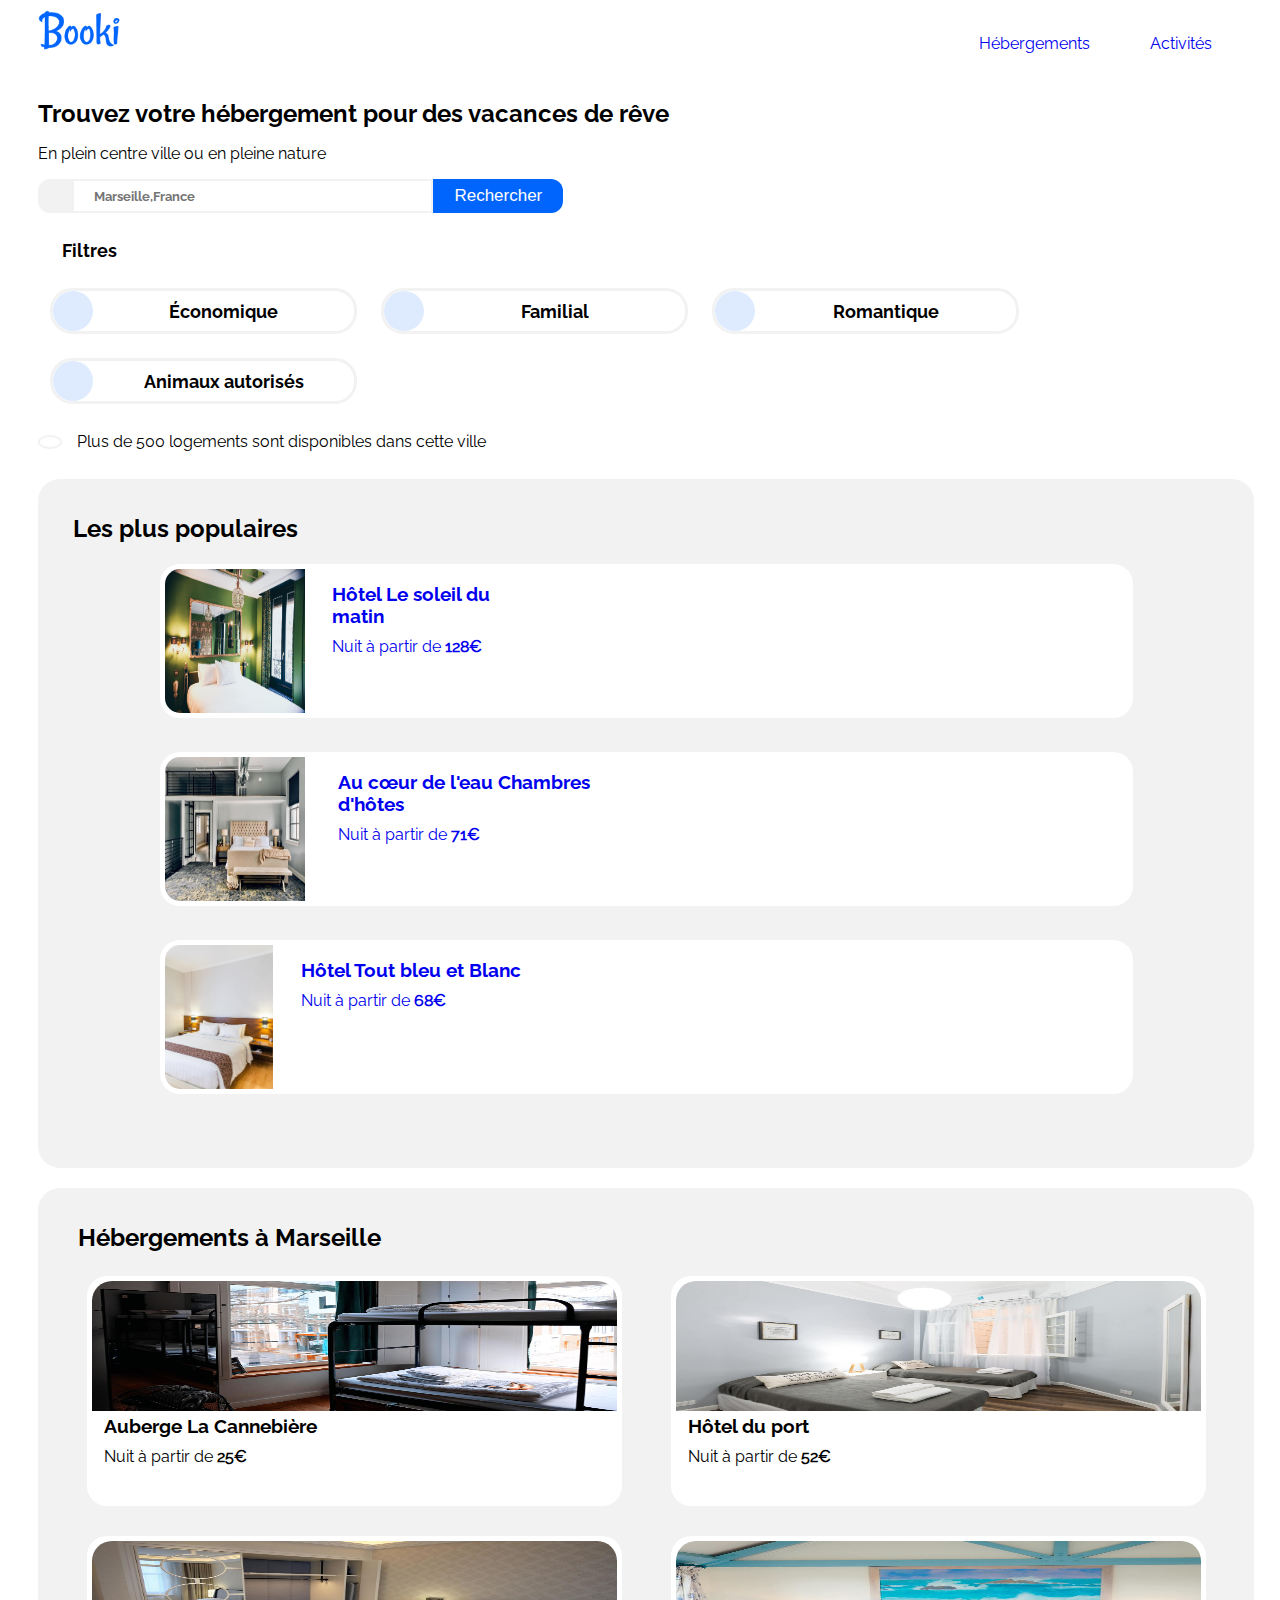
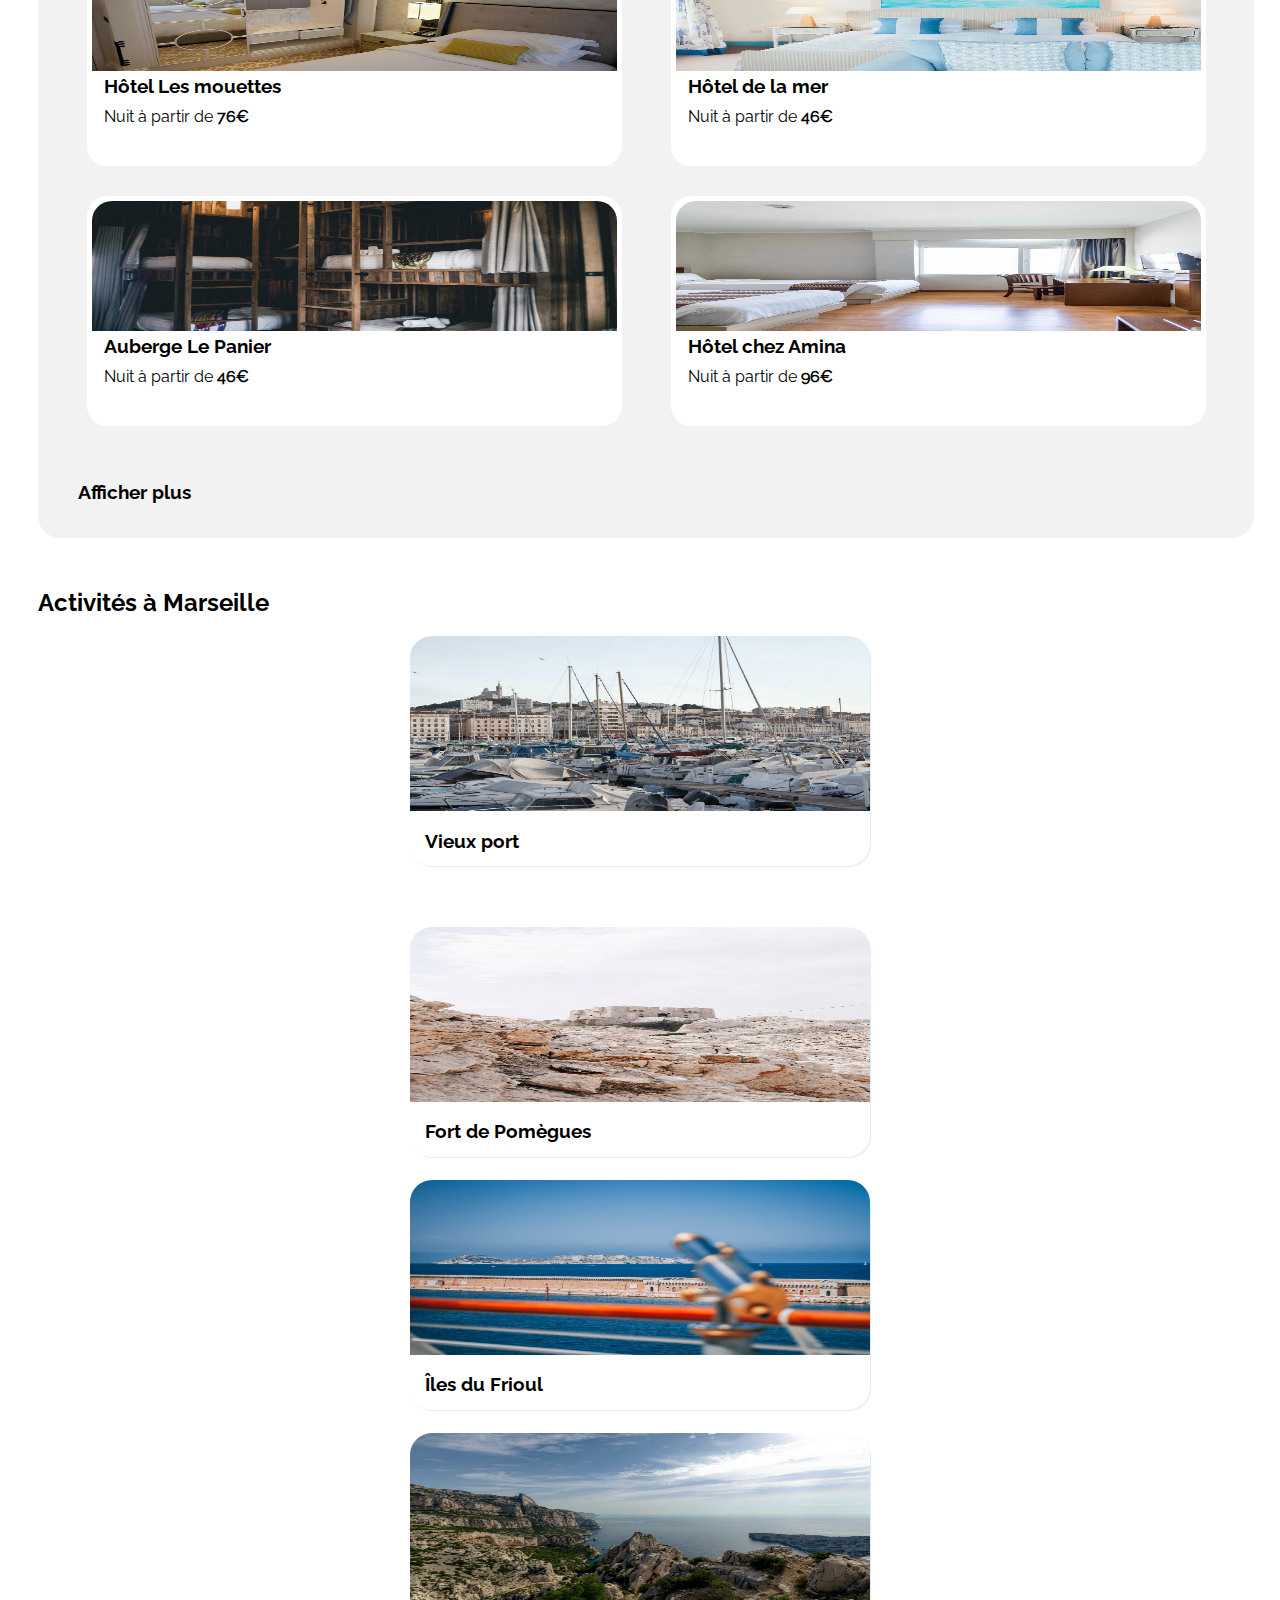
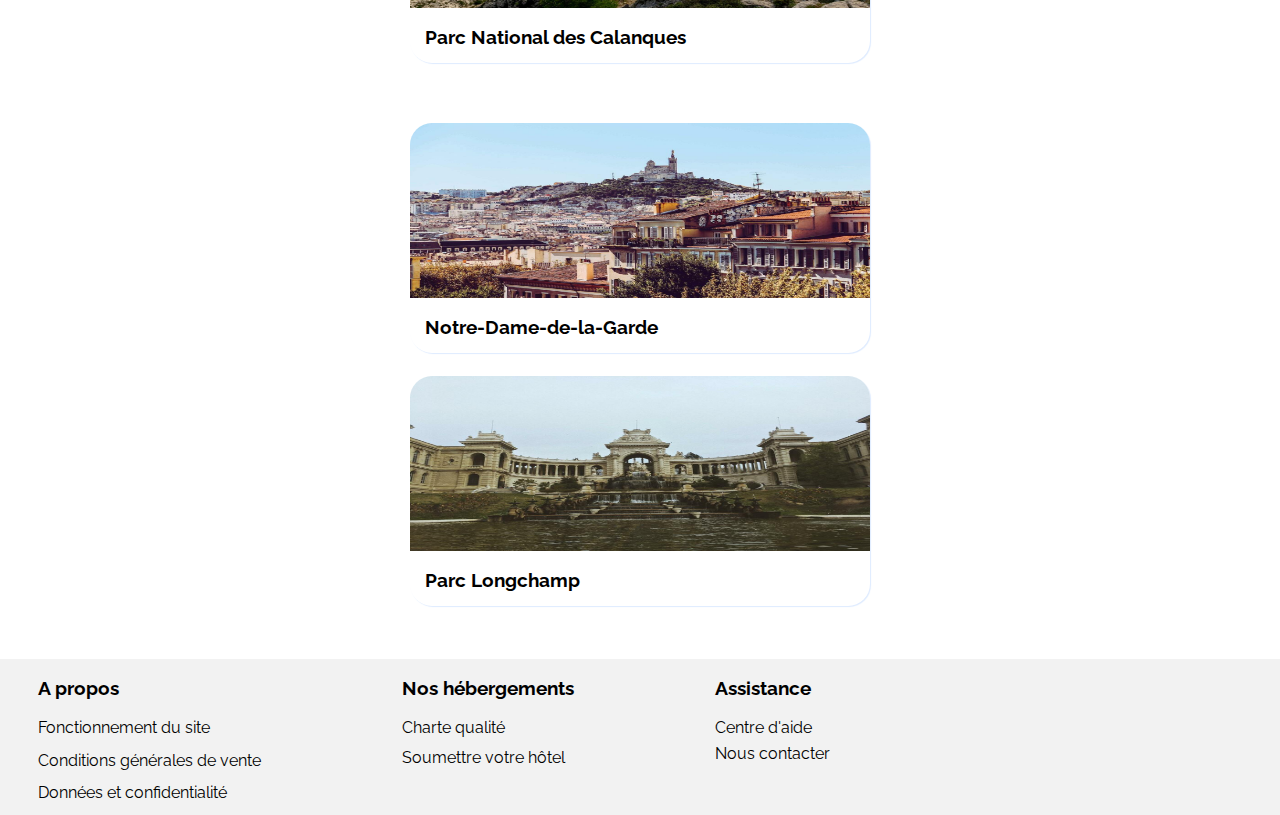
==== index.html @ e8f7bf50 "quentin" ====
<!DOCTYPE html>
<html lang="FR">
<head>
	<meta charset="utf-8">
	<meta name="viewport" content="width=device-width, initial-scale=1">
	<link rel="stylesheet" href="https://cdnjs.cloudflare.com/ajax/libs/font-awesome/6.0.0-beta3/css/all.min.css" integrity="sha512-Fo3rlrZj/k7ujTnHg4CGR2D7kSs0v4LLanw2qksYuRlEzO+tcaEPQogQ0KaoGN26/zrn20ImR1DfuLWnOo7aBA==" crossorigin="anonymous" referrerpolicy="no-referrer" />
	<link rel="stylesheet" href="style.css" type="text/css"/>
	<link rel="stylesheet" href="respawnsive.css" type="text/css"/>
	<title>Booki</title>
</head>

<body>
		<header>
			<div id="tete-page">
				<div id="logo">	<img src="image/logo/Booki.png" alt="logo booki"> </div>
				<nav>
					<a href= "#hebergement" > Hébergements </a> 
					<a href="#activites" > Activités</a>
				</nav>
			</div>

			<h1>Trouvez votre hébergement pour des vacances de rêve</h1>
			<p>En plein centre ville ou en pleine nature</p>
			<div id="recherche">
				<div class="maps">
					<i class="fas fa-map-marker-alt"></i>
				</div>
					<input class="barre-search" type="search" name="search" placeholder="Marseille,France" />
					<div>
						<input class="search" type="submit" value="Rechercher" /> 
						<i id="loupe" type="submit" class="fa-solid fa-magnifying-glass"></i>
					</div>
			</div>
		<div id="filtre">	
			<h2>Filtres</h2>
			<div class="bouton-filtre">
				<div class="filtres">
					<span class="icone"><i class="fas fa-money-bill-wave"></i></span>
					<span class="select-filtre">Économique</span>
				</div>
				<div class="filtres">
					<span class="icone"><i class="fas fa-child"></i></span>
					<span class="select-filtre">Familial</span>
				</div>
				<div class="filtres">
					<span class="icone"><i class="fas fa-heart"></i></span>
					<span class="select-filtre">Romantique</span>
				</div>
				<div class="filtres">
					<span class="icone"><i class="fas fa-dog"></i></span>
					<span class="select-filtre">Animaux autorisés</span>
				</div>
			</div>
				

		</div>
		<div id="info">
			<div class="info"><i class="fas fa-info"></i> </div> 
			<p>Plus de 500 logements sont disponibles dans cette ville</p> 
		</div>

		</header>
		<div id="middle">
			<section id="hebergement">
				<h2>Hébergements à Marseille</h2>
				<div id="boxcentre">
					<article class="boxcentrale" >
						<a href="#" >
							<img src="image/hebergement/3_medium/marcus-loke-WQJvWU_HZFo-unsplash.jpg" alt="Auberge La Cannebière" >
							<h3>Auberge La Cannebière</h3>
							<p>Nuit à partir de <strong>25€</strong></p>
							<p>
								<span class="blue">
									<i class="fas fa-star"></i>
									<i class="fas fa-star"></i>
									<i class="fas fa-star"></i>
									<i class="fas fa-star"></i>
								</span>
								<span class="gray">
									<i class="fas fa-star"></i>
								</span>
							</p>
						</a>
					</article>

					<article class="boxcentrale">
						<a href="#" >
							<img src="image/hebergement/3_medium/fred-kleber-gTbaxaVLvsg-unsplash.jpg" alt="Hôtel du port" >
							<h3>Hôtel du port</h3>
							<p>Nuit à partir de <strong>52€</strong></p>
							<p>
								<span class="blue">
									<i class="fas fa-star"></i>
									<i class="fas fa-star"></i>
									<i class="fas fa-star"></i>
									<i class="fas fa-star"></i>
									<i class="fas fa-star"></i>
								</span>
							</p>
						</a>
					</article>
					<article class="boxcentrale">
						<a href="#">
							<img src="image/hebergement/3_medium/reisetopia-B8WIgxA_PFU-unsplash.jpg" alt="Hôtel Les mouettes" >
							<h3>Hôtel Les mouettes</h3>
							<p>Nuit à partir de <strong>76€</strong></p>
							<p>
								<span class="blue">
									<i class="fas fa-star"></i>
									<i class="fas fa-star"></i>
									<i class="fas fa-star"></i>
									<i class="fas fa-star"></i>
								</span>
								<span class="gray">
									<i class="fas fa-star"></i>
								</span>
							</p>
						</a>
					</article>
					<article class="boxcentrale">
						<a href="#">
							<img src="image/hebergement/3_medium/annie-spratt-Eg1qcIitAuA-unsplash.jpg" alt="Hôtel de la mer" >
							<h3>Hôtel de la mer</h3>
							<p>Nuit à partir de <strong>46€</strong></p>
							<p>
								<span class="blue">
									<i class="fas fa-star"></i>
									<i class="fas fa-star"></i>
									<i class="fas fa-star"></i>
								</span>
								<span class="gray">
									<i class="fas fa-star"></i>
									<i class="fas fa-star"></i>
								</span>
							</p>
						</a>
					</article>
					<article class="boxcentrale">
						<a href="#">
							<img src="image/hebergement/3_medium/nicate-lee-kT-ZyaiwBe0-unsplash.jpg" alt="Auberge Le Panier" >
							<h3>Auberge Le Panier</h3>
							<p>Nuit à partir de <strong>46€</strong></p>
							<p>
								<span class="blue">
									<i class="fas fa-star"></i>
									<i class="fas fa-star"></i>
									<i class="fas fa-star"></i>
									<i class="fas fa-star"></i>
								</span>
								<span class="gray">
									<i class="fas fa-star"></i>
								</span>
							</p>
						</a>
					</article>
					<article class="boxcentrale">
						<a href="#">
							<img src="image/hebergement/3_medium/febrian-zakaria-M6S1WvfW68A-unsplash.jpg" alt="Hôtel chez Amina" >
							<h3>Hôtel chez Amina</h3>
							<p>Nuit à partir de <strong>96€</strong></p>
							<p>
								<span class="blue">
									<i class="fas fa-star"></i>
									<i class="fas fa-star"></i>
									<i class="fas fa-star"></i>
									<i class="fas fa-star"></i>
									<i class="fas fa-star"></i>
								</span>
							</p>
						</a>
					</article> 	
				</div>
				<h3>Afficher plus</h3>

			</section>
			<section id="populaire">
				<div class="pop">
					<h2>Les plus populaires </h2><i class="fas fa-chart-line"></i>
				</div>
				<div id="boxdroite">
					<article class="boxleft">
						<a href="#">
							<img src="image/hebergement/3_medium/emile-guillemot-Bj_rcSC5XfE-unsplash.jpg" alt="Hôtel Le soleil du matin" >
								<div class="boxtext">
									<h3>Hôtel Le soleil du matin</h3>
									<p>Nuit à partir de <strong>128€</strong></p>
									<p>		
										<span class="blue">						
											<i class="fas fa-star"></i>
											<i class="fas fa-star"></i>
											<i class="fas fa-star"></i>
											<i class="fas fa-star"></i>
											<i class="fas fa-star"></i>
										</span>
									</p>
								</div>
						</a>
					</article>
					<article class="boxleft">
						<a href="#">
							<img src="image/hebergement/3_medium/aw-creative-VGs8z60yT2c-unsplash.jpg" alt="Au cœur de l'eau Chambres d'hôtes" >
								<div class="boxtext">
									<h3>Au cœur de l'eau Chambres d'hôtes</h3>
									<p>Nuit à partir de <strong>71€</strong></p>
									<p>
										<span class="blue">
											<i class="fas fa-star"></i>
											<i class="fas fa-star"></i>
											<i class="fas fa-star"></i>
											<i class="fas fa-star"></i>
										</span>
										<span class="gray">
											<i class="fas fa-star"></i>
										</span>
									</p>
								</div>
						</a>
					</article>
					<article class="boxleft">
						<a href="#">
							<img src="image/hebergement/3_medium/febrian-zakaria-sjvU0THccQA-unsplash.jpg" alt="Hôtel Tout bleu et Blanc" >
								<div class="boxtext">
									<h3>Hôtel Tout bleu et Blanc</h3>
									<p>Nuit à partir de <strong>68€</strong></p>
									<p>
										<span class="blue">
											<i class="fas fa-star"></i>
											<i class="fas fa-star"></i>
											<i class="fas fa-star"></i>
											<i class="fas fa-star"></i>
										</span>
										<span class="gray">
											<i class="fas fa-star"></i>
										</span>
									</p>
								</div>
						</a>
					</article>
				</div>
			</section>
		</div>

			<section id="activites">
				<h2>Activités à Marseille</h2>
				<div id="boxdown">
						<article class="img1">
							<img src="image/activites/3_medium/reno-laithienne-QUgJhdY5Fyk-unsplash.jpg" alt="Vieux port">
							<h3>Vieux port</h3>
						</article>
					<div class="double">
						<article class="img2">
							<img src="image/activites/3_medium/paul-hermann-QFTrLdQIRhI-unsplash.jpg" alt="Fort de Pomègues">
							<h3>Fort de Pomègues</h3>
						</article>
						<article class="img3">
							<img src="image/activites/3_medium/kevin-hikari-rV_Qd1l-VXg-unsplash.jpg" alt="Îles du Frioul">
							<h3>Îles du Frioul</h3>
						</article>
					</div>
						<article class="img4">
							<img src="image/activites/3_medium/kilyan-sockalingum-NR8-cBCN3aI-unsplash.jpg" alt="Parc National des Calanques">
							<h3>Parc National des Calanques</h3>
						</article>
					<div class="double">
						<article class="img5">
							<img src="image/activites/3_medium/florian-wehde-xW9e8gdotxI-unsplash.jpg" alt="Notre-Dame-de-la-Garde">
							<h3>Notre-Dame-de-la-Garde</h3>
						</article>
						<article class="img6">
							<img src="image/activites/3_medium/lena-paulin-wH2-EJoDcV0-unsplash.jpg" alt="Parc Longchamp">
							<h3>Parc Longchamp</h3>
						</article>
					</div>
				</div>
			</section>
		<footer id="footer">
			<div class="foot">
				<h3>A propos</h3>
				<p>Fonctionnement du site </p>
				<p>Conditions générales de vente</p>
				<p>Données et confidentialité</p>
				
			</div>
			<div class="foot">
				<h3>Nos hébergements</h3>
				<p>Charte qualité </p>
				<p>Soumettre votre hôtel</p>
			</div>
			<div class="foot">
				<h3>Assistance</h3>
				<p>Centre d'aide</p>
				<p>Nous contacter</p>
				
			</div>
		</footer>


</body>
</html>
---- style.css ----
/* police utilisé */
@font-face {
    font-family:"raleway";
    src: url(font/Raleway-Regular.ttf);
    
    font-weight: normal;
    font-style: normal;
}
@font-face {
    font-family:"bold";
    src: url(font/Raleway-Bold.ttf);
    font-weight: normal;
    font-style: normal;
}
body
{
    font-family: "raleway", Arial, Helvetica, sans-serif;
    margin-top: 0px;
    margin: 0px;
}
            /* header */
header
{
    max-width: 1440px;
    margin: auto;
    margin-left: 3%;
    margin-right: 3%;
}
header > h1
{
    font-size: x-large;
    font-family: "bold";
}
#tete-page
{
    display: flex;
    align-items: flex-start;
    justify-content: space-between;

}
#logo
{
    display: flex;
    height: 60px;
}
nav
{
    display: flex;
}
nav > a
{
    text-decoration: none;
    border-top: 4px solid white;
    padding: 30px;
}
nav > a:hover
{
    border-top: 4px solid #0065FC;
    padding: 30px;
}
#recherche
{
    display: flex;
    flex-direction: row;
    align-items: stretch;
    justify-content: flex-start;
    align-content: center;
    flex-wrap: nowrap;
}
.maps
{
    display: flex;
    border: 2px solid #F2F2F2;
    border-radius: 12px 0px 0px 12px;
    padding: 13px;
    background-color: #F2F2F2;
}
.barre-search
{
    border-color: #ffffff;
    border: 2px solid #f2f2f2;
    width: 200px;
    padding-left: 20px;
    font-family:"bold";
}
.search
{
    border-radius: 0px 12px 12px 0px;
    background-color: #0065FC;
    color: white;  
    height: 100%;  
    width: 130px;
    border: none;
    font-size: 17px;
    font-style: bold;
}
.search:hover
{
    cursor: pointer;
}
#loupe
{
    display: none;
}
#filtre
{
    display: flex;
    align-items: center;
    margin-top: 1%;
}
#filtre > h2
{
    font-size: large;
    font-family:"bold";
}
.filtres
{
    display: flex;
    border: 3px solid #F2F2F2;
    align-items: center;
    border-radius: 22px;
    height: 40px;
    min-width: 16%;
    margin: 1%;
}
.bouton-filtre
{
    display: flex;
    width: 100%;
    flex-wrap: wrap;
    flex-direction: row;
}
.icone
{
    display: flex;
    background-color: #DEEBFF;
    border-radius: 100%;
    min-width: 40px;
    height: 100%;
    align-items: center;
    justify-content: center;
    color: #0065FC;
    border: none;
}
.blue
{
    color: #0065FC;
}
.gray
{
    color: rgb(217, 217, 217);
}
.select-filtre
{
    text-align: center;
    margin: auto;
    font-family:"bold";
    font-size: large;
}
.filtres:hover
{
    background-color: #DEEBFF;
}
#info
{
    display: flex;
    align-items: center;
    margin-bottom: 1%;
}
.info
{
    display: flex;
    border: 2px solid #F2F2F2;
    border-radius: 50%;
    padding-top: 5px;
    padding-bottom: 5px;
    padding-right: 10px;
    padding-left: 10px;
    margin-right: 15px;
    color: #0065FC;
}

            /* centre page */
#middle
{
    display: flex;
    max-width: 1440px;
    margin: auto;
    margin-left: 3%;
    margin-right: 3%;
}
#hebergement
{
    display: flex;
    flex-direction: column;
    width: 70%;
    background-color: #F2F2F2;
    border-radius: 22px;
}
#hebergement > h2
{
    margin-left: 40px;
    margin-top: 35px;
    margin-bottom: 0px;
    font-family:"bold";
}
#hebergement > h3
{
    margin-left: 40px;
    margin-bottom: 35px;
    margin-top: 0px;
    font-family:"bold";
}
#boxcentre
{
    display: flex;
    width: 96%;
    margin: 2%;
    flex-direction: row;
    flex-wrap: wrap;
    justify-content: space-around;
}
.boxcentrale
{
    display: flex;
    flex-direction: column;
    flex-wrap: nowrap;
    background-color: white;
    padding: 5px;
    border-radius: 20px;
    height: 220px;
    width: 29%;
    margin-bottom: 30px;
}
.boxcentrale:hover
{
    box-shadow: 1px 1px 1px gray;
}
.boxcentrale > a
{
    text-decoration: none;
    color: black;
}
.boxcentrale > a > img
{
    height: 130px;
    width: 100%;
    border-radius: 20px 20px 0px 0px;
}
.boxcentrale > a > p
{
    margin-top: 0px;
    margin-bottom: 10px;
    margin-left: 12px;
}
.boxcentrale > a > h3
{
    margin-bottom: 10px;
    margin-left: 12px;
    margin-top: 0px;
    font-family:"bold";
}


#populaire
{
    display: flex;
    width: 30%;
    background-color: #F2F2F2;
    border-radius: 22px;
    margin-left: 33px;
    flex-direction: column;
}
.pop
{
    display: flex;
    flex-direction: row;
    flex-wrap: nowrap;
    justify-content: space-between;
    align-items: center;
    margin-left: 35px;
    margin-right: 25px;
    margin-bottom: 0px;
    margin-top: 35px;
}
.pop > h2
{
    margin-top: 0px;
    margin-bottom: 0px;
    font-family:"bold";
}
#boxdroite
{
    display: flex;
    flex-direction: column;
    flex-wrap: nowrap;
    justify-content: space-evenly;
    align-items: stretch;
}
.boxleft
{
    display: flex;
    background-color: white;
    border-radius: 20px;
    flex-direction: row;
    margin: 21px;
    height: 154px;
    margin-bottom: 13px;
}
.boxleft:hover
{
    box-shadow: 1px 1px 1px gray;
}
.boxtext
{
    display: flex;
    flex-direction: column;
    flex-wrap: nowrap;
    align-items: stretch;
    width: 80%;
    margin-left: 6%;
}
.boxleft > a > img
{
    width: 140px;
    border-radius: 20px 0px 0px 20px;
    padding: 5px;
}
.boxtext > p
{
    margin-top: 10px;
}
.boxtext > h3
{
    margin-bottom: 0px;
    font-family:"bold";
}
.boxleft > a 
{
    display: flex;
    text-decoration: none;
}
        /* section du bas */
#activites
{
    display: flex;
    flex-direction: column;
    justify-content: space-around;
    background-color: white;
    max-width: 1440px;
    margin: auto;
    margin-top: 30px;
    margin-left: 3%;
    margin-right: 3%;
}
#activites > h2
{
    font-family:"bold";
}
#boxdown
{
    display: flex;
    flex-direction: row;
    flex-wrap: wrap;
    justify-content: space-between;
    font-family:"bold";
}
.img1 > img
{
    height: 420px;
    width: 100%;
    border-radius: 22px 22px 0px 0px;
}
.img1
{
    display: flex;
    flex-direction: column;
    border-radius: 22px;
    background-color: white;
    height: 480px;
    width: 310px;
    box-shadow: 1px 1px 1px #DEEBFF;
}
.img1 > h3
{
    margin-left: 15px;
}
.img2 > img
{
    height: 80%;
    width: 100%;
    border-radius: 22px 22px 0px 0px;
}
.img2
{
    display: flex;
    flex-direction: column;
    border-radius: 22px;
    background-color: white;
    height: 250px;
    margin-bottom: 10%;
    width: 310px;
    box-shadow: 1px 1px 1px #DEEBFF;
}
.img2 > h3
{
    margin-left: 15px;
}
.img3 > img
{
    height: 140px;
    width: 100%;
    border-radius: 22px 22px 0px 0px;
}
.img3
{
    display: flex;
    flex-direction: column;
    background-color: white;
    border-radius: 22px;
    height: 199px;
    width: 310px;
    box-shadow: 1px 1px 1px #DEEBFF;
}
.img3 > h3
{
    margin-left: 15px;
}
.img4 > img
{
    height: 420px;
    width: 100%;
    border-radius: 22px 22px 0px 0px;
}
.img4
{
    display: flex;
    flex-direction: column;
    background-color: white;
    border-radius: 22px;
    height: 480px;
    width: 310px;
    box-shadow: 1px 1px 1px #DEEBFF;
}
.img4 > h3
{
    margin-left: 15px;
}
.img5 > img
{
    height: 75%;
    width: 100%;
    border-radius: 22px 22px 0px 0px;
}
.img5
{
    display: flex;
    flex-direction: column;
    background-color: white;
    border-radius: 22px;
    height: 224px;
    margin-bottom: 10%;
    width: 310px;
    box-shadow: 1px 1px 1px #DEEBFF;
}
.img5 > h3
{
    margin-left: 15px;
}
.img6 > img
{
    height: 75%;
    width: 100%;
    border-radius: 22px 22px 0px 0px;
}
.img6
{
    display: flex;
    flex-direction: column;
    background-color: white;
    border-radius: 22px;
    height: 225px;
    width: 310px;
    box-shadow: 1px 1px 1px #DEEBFF;
}
.img6 > h3
{
    margin-left: 15px;
}
            /* footer */
#footer
{
    background-color: #F2F2F2;
    display: flex;
    justify-content: flex-start;
    flex-direction: row;
    margin-top: 30px;
    flex-wrap: wrap;
}
.foot
{
    display: flex;
    flex-direction: column;
    flex-wrap: nowrap;
    margin-right: 8%;
    margin-left: 3%;
}
.foot > h3
{
    font-family:"bold";
}
.foot > p
{
    margin-top: 0px;
    margin-bottom: 6%;
}
---- respawnsive.css ----
/** Format Tablette **/
@media screen and (max-width: 1300px) 
{
    header
    {
        margin-top: 0px;
    }
    #filtre
    {
        align-items: flex-start;
        flex-direction: column;
    }

    .filtres
    {
        min-width: 25%;
    }
    .boxcentrale
    {
        width: 45%;
    }
    .maps
    {
        padding: 15px;
    }
    .barre-search
    {
        min-width: 30%;
    }
    #filtre > h2
    {
        margin-left: 2%;
    }
    #middle
   {
        flex-direction: column-reverse;
        margin-left: 0%;
        margin-right: 0%;
   }
   #populaire
   {
       margin-left: 0px;
       width: 95%;
       margin-left: 3%;
       margin-right: 3%;
   }
   #boxdroite
   {
       margin-bottom: 5%;
       align-items: center;
   }
   #hebergement
   {
       width: 95%;
       margin-top: 20px;
       margin-left: 3%;
       margin-right: 3%;
   }
   .boxleft
   {
       width: 80%;
   }
   #boxdown
   {
        flex-direction: column;
        align-items: center;
   }
   .img1
   {
       width: 460px;
       height: 230px;
       margin-bottom: 5%;
   }
   .img1 > img
   {
        height: 175px;
   }
   .img2
   {
        width: 460px;
        height: 230px;
        margin-bottom: 5%;
   }
   .img2 > img
   {
       height: 175px;
   }
   .img3
   {
        width: 460px;
        height: 230px;
        margin-bottom: 5%;
   }
   .img3 > img
   {
        height: 175px;
   }
   .img4
   {
        width: 460px;
        height: 230px;
        margin-bottom: 5%;
   }
   .img4 > img
   {
        height: 175px;
   }
   .img5
   {
        width: 460px;
        height: 230px;
        margin-bottom: 5%;
   }
   .img5 > img
   {
        height: 175px;
   }
   .img6
   {
        width: 460px;
        height: 230px;
        margin-bottom: 5%;
   }
   .img6 > img
   {
    height: 175px;
   }
                /** Format Mobile **/
@media screen and (max-width: 450px) 
{
    header
    {
        margin-top: 5%;
    }
    #tete-page
    {
        display: flex;
        align-items: center;
        flex-direction: column;
    }
    #logo
    {
        height: 60px;
        width: 125px;
    }
    nav > a
    {
        border-bottom: 2px solid #f2f2f2;
        padding-bottom: 20px;
        padding-left: 60px;
        padding-right: 78px;
        margin-right: 0px;
        padding-top: 26px;
    }
    nav > a:hover
    {
        color: #0065FC;
        border-bottom: 2px solid #0065FC;
        border-top: none;
        padding-bottom: 20px;
        padding-left: 60px;
        padding-right: 78px;
        margin-right: 0px;
    }
    header > h1
    {
        font-size: 25px;
        font-weight: bold;
        margin-left: 2%;
    }
    header > p
    {
        margin-left: 2%;
    }
    #recherche
    {
        margin: 1%;
        justify-content: center;
    }
    .maps
    {
        padding: 15px;
    }
    .search
    {
        border-radius: 12px 12px 12px 12px;
        display: none;
    }
    #loupe
    {
        display: flex;
        color: white;
        border-radius: 12px;
        background-color: #0065FC;
        padding: 16px;
        margin-left: -20px;
    }
    #loupe:hover
    {
        cursor: pointer;
    }
    .barre-search
    {
        width: 70%;
    }
    #filtre
    {
        flex-direction: row;
        flex-wrap: wrap;
    }
    #filtre > h2
    {
        font-size: 20px;
        margin-left: 3%;
    }
   .filtres
   {
       min-width: 45%;
   }
   #middle
   {
    flex-direction: column-reverse;
   }
   #populaire
   {
       margin-left: 0px;
       width: 100%;
       border-radius: 0px;
   }
   #boxdroite
   {
       margin-bottom: 5%;
   }
   #hebergement
   {
       width: 100%;
       border-radius: 0px;
   }
   .boxcentrale
   {
       width: 90%;
   }
   #boxdown
   {
        flex-direction: column;
        align-items: center;
   }
   .img1
   {
       width: 390px;
       height: 215px;
       margin-bottom: 5%;
       margin-right: 0px;
   }
   .img1 > img
   {
        height: 160px;
   }
   .img2
   {
        width: 390px;
        height: 215px;
        margin-bottom: 5%;
        margin-left: 0px;
   }
   .img2 > img
   {
       height: 160px;
   }
   .img3
   {
        width: 390px;
        height: 215px;
        margin-bottom: 5%;
        margin-right: 0px;
   }
   .img3 > img
   {
        height: 160px;
   }
   .img4
   {
        width: 390px;
        height: 215px;
        margin-bottom: 5%;
        margin-left: 0px;
   }
   .img4 > img
   {
        height: 160px;
   }
   .img5
   {
        width: 390px;
        height: 215px;
        margin-bottom: 5%;
        margin-right: 0px;
   }
   .img5 > img
   {
        height: 160px;
   }
   .img6
   {
        width: 390px;
        height: 215px;
        margin-bottom: 5%;
        margin-left: 0px;
   }
   .img6 > img
   {
    height: 160px;
   }
   #footer
   {
       flex-direction: column;
       margin-top: 0px;
       margin-bottom: 10%;
   }
   .foot
   {
       margin-top: 5%;
       margin-left: 5%;
       margin-bottom: 5%;
   }
   





}



















}
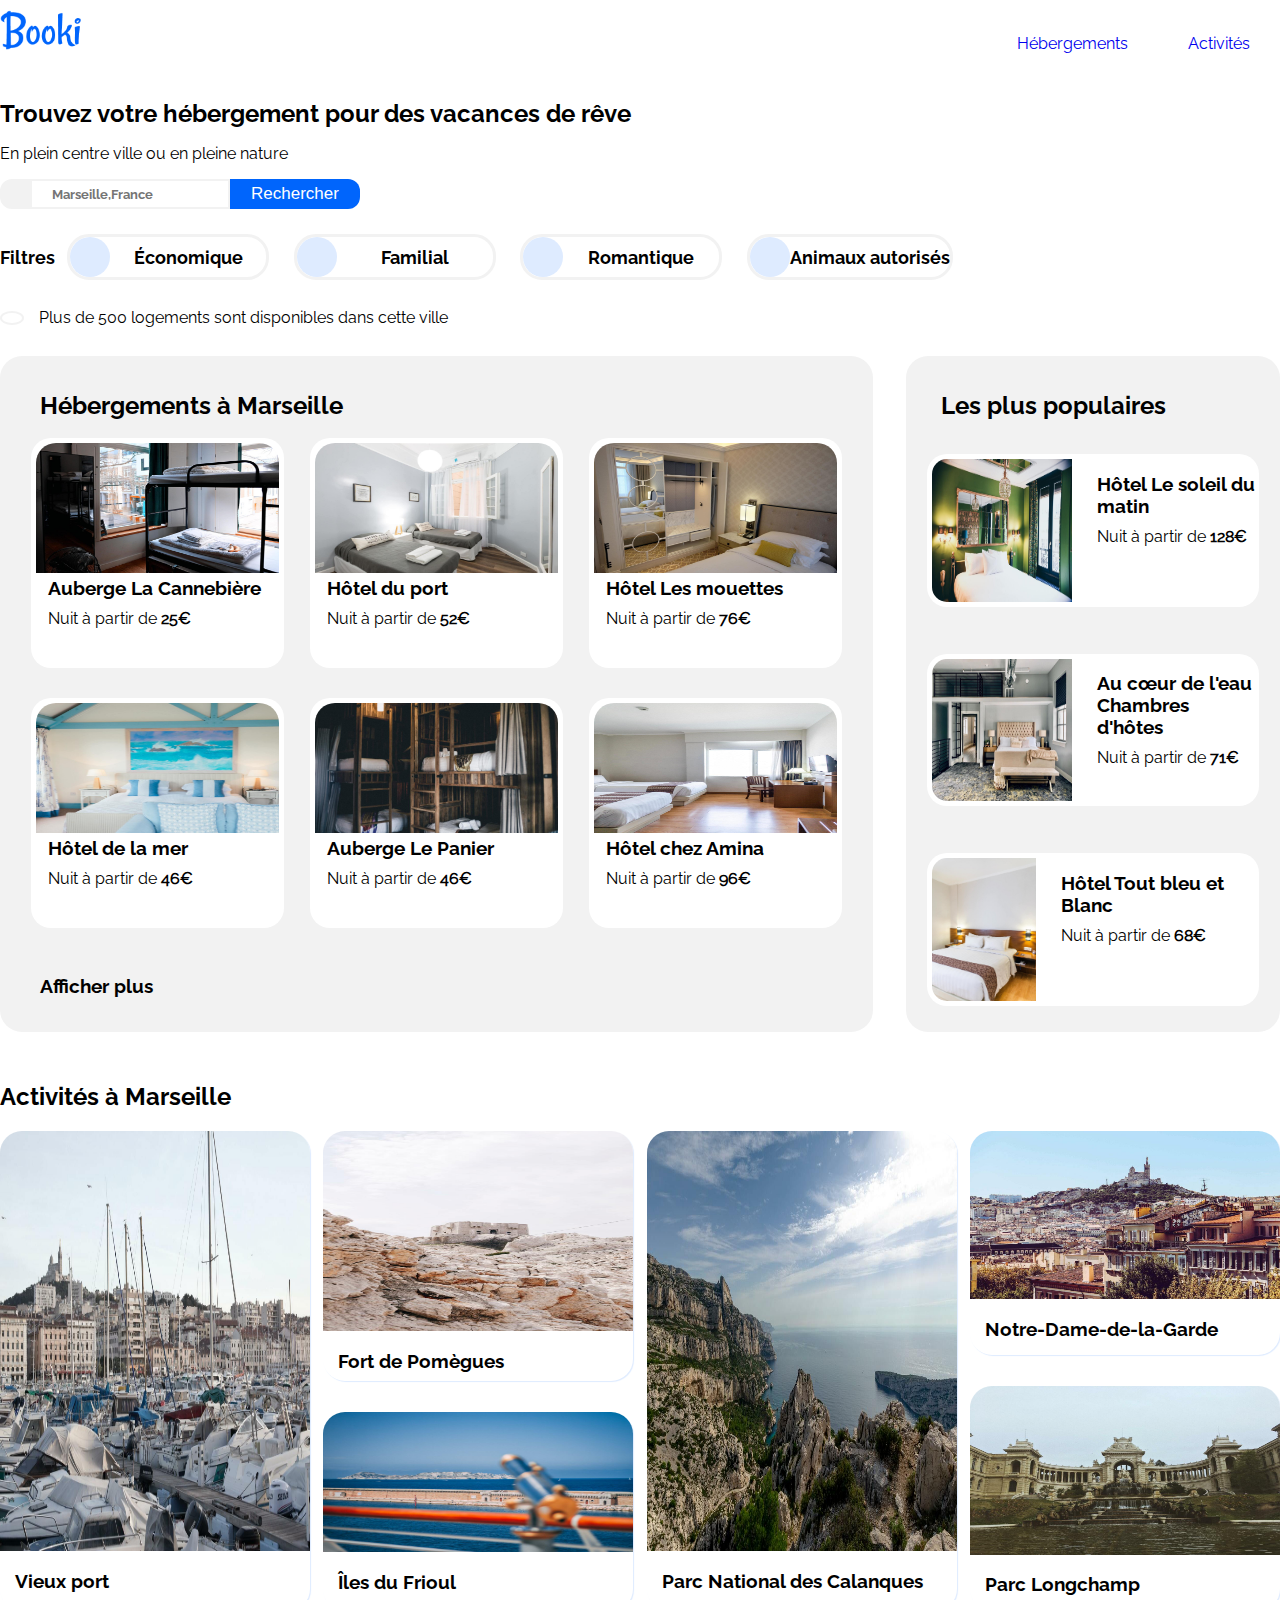
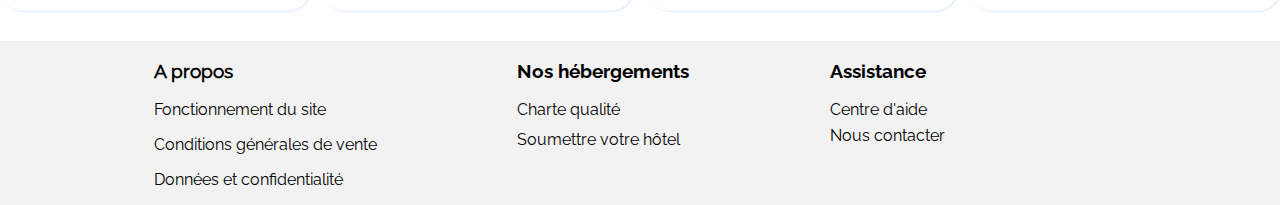
==== commit 051cc4df: "quentin" ====
--- a/index.html
+++ b/index.html
@@ -274,7 +274,7 @@
 				</div>
 			</section>
 		<footer id="footer">
-			<div class="foot">
+			<div class="foot1">
 				<h3>A propos</h3>
 				<p>Fonctionnement du site </p>
 				<p>Conditions générales de vente</p>
--- a/style.css
+++ b/style.css
@@ -23,8 +23,6 @@
 {
     max-width: 1440px;
     margin: auto;
-    margin-left: 3%;
-    margin-right: 3%;
 }
 header > h1
 {
@@ -186,8 +184,6 @@
     display: flex;
     max-width: 1440px;
     margin: auto;
-    margin-left: 3%;
-    margin-right: 3%;
 }
 #hebergement
 {
@@ -304,7 +300,7 @@
     border-radius: 20px;
     flex-direction: row;
     margin: 21px;
-    height: 154px;
+    height: 25%;
     margin-bottom: 13px;
 }
 .boxleft:hover
@@ -319,6 +315,7 @@
     align-items: stretch;
     width: 80%;
     margin-left: 6%;
+    color: black;
 }
 .boxleft > a > img
 {
@@ -350,8 +347,6 @@
     max-width: 1440px;
     margin: auto;
     margin-top: 30px;
-    margin-left: 3%;
-    margin-right: 3%;
 }
 #activites > h2
 {
@@ -492,9 +487,9 @@
 {
     background-color: #F2F2F2;
     display: flex;
+    flex-direction: row;
+    margin-top: 30px;
     justify-content: flex-start;
-    flex-direction: row;
-    margin-top: 30px;
     flex-wrap: wrap;
 }
 .foot
@@ -505,6 +500,11 @@
     margin-right: 8%;
     margin-left: 3%;
 }
+.foot1
+{
+    margin-left: 12%;
+    margin-right: 8%;
+}
 .foot > h3
 {
     font-family:"bold";
--- a/respawnsive.css
+++ b/respawnsive.css
@@ -1,5 +1,5 @@
                 /** Format Tablette **/
-@media screen and (max-width: 1300px) 
+@media screen and (max-width: 1210px) 
 {
     header
     {
@@ -25,7 +25,7 @@
     }
     .barre-search
     {
-        min-width: 30%;
+        min-width: 17%;
     }
     #filtre > h2
     {
@@ -58,7 +58,7 @@
    }
    .boxleft
    {
-       width: 80%;
+       width: 90%;
    }
    #boxdown
    {
@@ -68,7 +68,7 @@
    .img1
    {
        width: 460px;
-       height: 230px;
+       height: 217px;
        margin-bottom: 5%;
    }
    .img1 > img
@@ -78,7 +78,7 @@
    .img2
    {
         width: 460px;
-        height: 230px;
+        height: 217px;
         margin-bottom: 5%;
    }
    .img2 > img
@@ -88,7 +88,7 @@
    .img3
    {
         width: 460px;
-        height: 230px;
+        height: 217px;
         margin-bottom: 5%;
    }
    .img3 > img
@@ -98,7 +98,7 @@
    .img4
    {
         width: 460px;
-        height: 230px;
+        height: 217px;
         margin-bottom: 5%;
    }
    .img4 > img
@@ -108,7 +108,7 @@
    .img5
    {
         width: 460px;
-        height: 230px;
+        height: 217px;
         margin-bottom: 5%;
    }
    .img5 > img
@@ -118,7 +118,7 @@
    .img6
    {
         width: 460px;
-        height: 230px;
+        height: 217px;
         margin-bottom: 5%;
    }
    .img6 > img
@@ -143,12 +143,19 @@
         height: 60px;
         width: 125px;
     }
+    nav
+    {
+        display: flex;
+        flex-direction: row;
+        justify-content: center;
+        width: 100%;
+    }
     nav > a
     {
         border-bottom: 2px solid #f2f2f2;
         padding-bottom: 20px;
-        padding-left: 60px;
-        padding-right: 78px;
+        padding-left: 14%;
+        padding-right: 17%;
         margin-right: 0px;
         padding-top: 26px;
     }
@@ -158,19 +165,19 @@
         border-bottom: 2px solid #0065FC;
         border-top: none;
         padding-bottom: 20px;
-        padding-left: 60px;
-        padding-right: 78px;
+        padding-left: 14%;
+        padding-right: 17%;
         margin-right: 0px;
     }
     header > h1
     {
         font-size: 25px;
         font-weight: bold;
-        margin-left: 2%;
+        margin-left: 3%;
     }
     header > p
     {
-        margin-left: 2%;
+        margin-left: 3%;
     }
     #recherche
     {
@@ -207,6 +214,7 @@
     {
         flex-direction: row;
         flex-wrap: wrap;
+        margin-left: 3%;
     }
     #filtre > h2
     {
@@ -217,6 +225,10 @@
    {
        min-width: 45%;
    }
+   #info
+   {
+    margin-left: 3%;
+   }
    #middle
    {
     flex-direction: column-reverse;
@@ -224,6 +236,7 @@
    #populaire
    {
        margin-left: 0px;
+       margin-right: 0px;
        width: 100%;
        border-radius: 0px;
    }
@@ -235,6 +248,8 @@
    {
        width: 100%;
        border-radius: 0px;
+       margin-left: 0px;
+       margin-right: 0px;
    }
    .boxcentrale
    {
@@ -247,8 +262,7 @@
    }
    .img1
    {
-       width: 390px;
-       height: 215px;
+       width: 90%;
        margin-bottom: 5%;
        margin-right: 0px;
    }
@@ -258,8 +272,7 @@
    }
    .img2
    {
-        width: 390px;
-        height: 215px;
+        width: 90%;
         margin-bottom: 5%;
         margin-left: 0px;
    }
@@ -269,8 +282,7 @@
    }
    .img3
    {
-        width: 390px;
-        height: 215px;
+        width: 90%;
         margin-bottom: 5%;
         margin-right: 0px;
    }
@@ -280,8 +292,7 @@
    }
    .img4
    {
-        width: 390px;
-        height: 215px;
+        width: 90%;
         margin-bottom: 5%;
         margin-left: 0px;
    }
@@ -291,8 +302,7 @@
    }
    .img5
    {
-        width: 390px;
-        height: 215px;
+        width: 90%;
         margin-bottom: 5%;
         margin-right: 0px;
    }
@@ -302,15 +312,22 @@
    }
    .img6
    {
-        width: 390px;
-        height: 215px;
+        width: 90%;
         margin-bottom: 5%;
         margin-left: 0px;
    }
    .img6 > img
    {
-    height: 160px;
-   }
+        height: 160px;
+   }
+   .double
+   {
+    width: 100%;
+    display: flex;
+    flex-direction: column;
+    align-items: center;
+   }
+
    #footer
    {
        flex-direction: column;
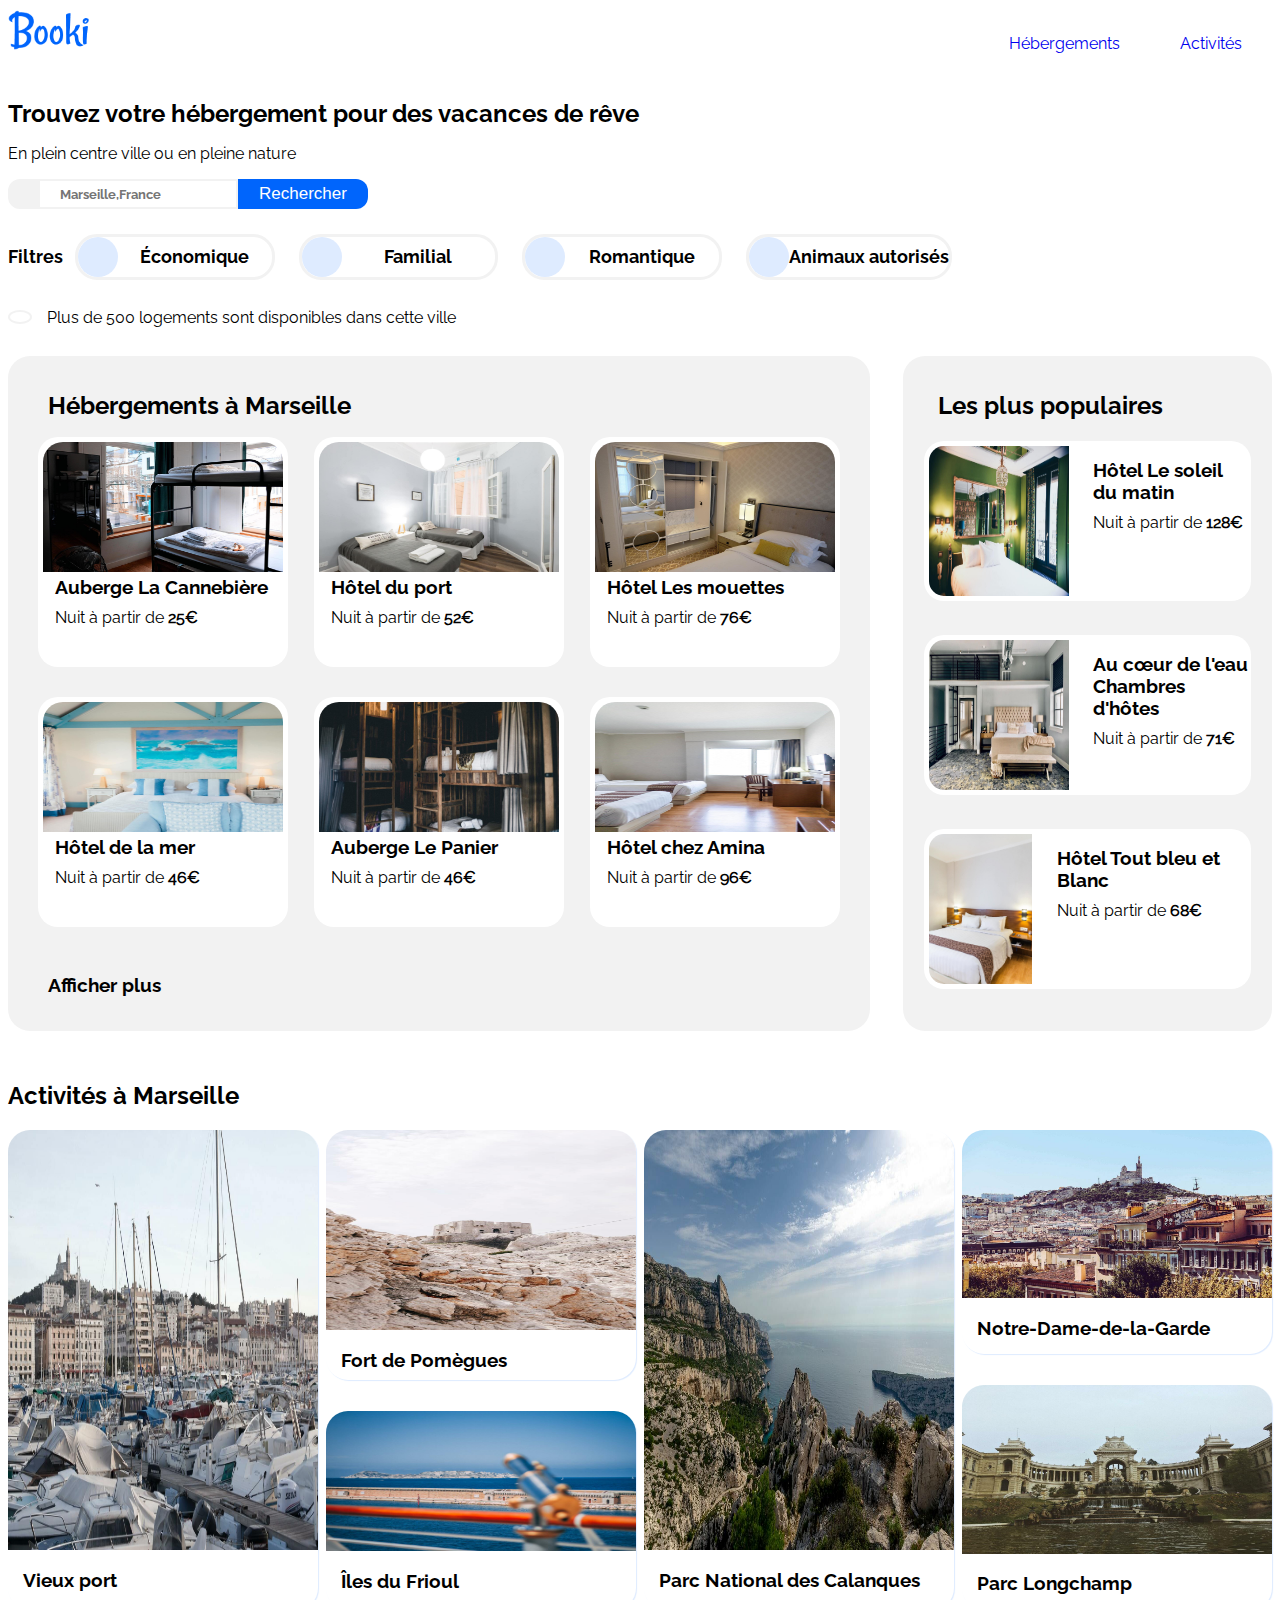
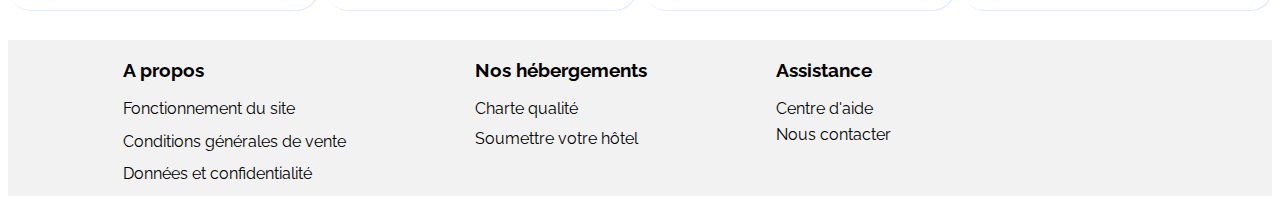
==== commit 3e2172b7: "quentin" ====
--- a/index.html
+++ b/index.html
@@ -274,23 +274,23 @@
 				</div>
 			</section>
 		<footer id="footer">
-			<div class="foot1">
-				<h3>A propos</h3>
-				<p>Fonctionnement du site </p>
-				<p>Conditions générales de vente</p>
-				<p>Données et confidentialité</p>
-				
-			</div>
-			<div class="foot">
-				<h3>Nos hébergements</h3>
-				<p>Charte qualité </p>
-				<p>Soumettre votre hôtel</p>
-			</div>
-			<div class="foot">
-				<h3>Assistance</h3>
-				<p>Centre d'aide</p>
-				<p>Nous contacter</p>
-				
+			<div class="bloc-foot">
+				<div class="foot">
+					<h3>A propos</h3>
+					<p>Fonctionnement du site </p>
+					<p>Conditions générales de vente</p>
+					<p>Données et confidentialité</p>					
+				</div>
+				<div class="foot">
+					<h3>Nos hébergements</h3>
+					<p>Charte qualité </p>
+					<p>Soumettre votre hôtel</p>
+				</div>
+				<div class="foot">
+					<h3>Assistance</h3>
+					<p>Centre d'aide</p>
+					<p>Nous contacter</p>					
+				</div>
 			</div>
 		</footer>
 
--- a/style.css
+++ b/style.css
@@ -16,7 +16,6 @@
 {
     font-family: "raleway", Arial, Helvetica, sans-serif;
     margin-top: 0px;
-    margin: 0px;
 }
             /* header */
 header
@@ -300,7 +299,7 @@
     border-radius: 20px;
     flex-direction: row;
     margin: 21px;
-    height: 25%;
+    height: 160px;
     margin-bottom: 13px;
 }
 .boxleft:hover
@@ -486,24 +485,21 @@
 #footer
 {
     background-color: #F2F2F2;
-    display: flex;
-    flex-direction: row;
     margin-top: 30px;
-    justify-content: flex-start;
-    flex-wrap: wrap;
+}
+.bloc-foot
+{
+    display: flex;
+    margin-left: 4%;
+    margin-right: 25%;
+    flex-direction: row;
+    justify-content: space-around;
 }
 .foot
 {
     display: flex;
     flex-direction: column;
     flex-wrap: nowrap;
-    margin-right: 8%;
-    margin-left: 3%;
-}
-.foot1
-{
-    margin-left: 12%;
-    margin-right: 8%;
 }
 .foot > h3
 {
--- a/respawnsive.css
+++ b/respawnsive.css
@@ -4,6 +4,7 @@
     header
     {
         margin-top: 0px;
+        margin: auto;
     }
     #filtre
     {
@@ -25,7 +26,7 @@
     }
     .barre-search
     {
-        min-width: 17%;
+        min-width: 14%;
     }
     #filtre > h2
     {
@@ -68,62 +69,62 @@
    .img1
    {
        width: 460px;
-       height: 217px;
+       height: 214px;
        margin-bottom: 5%;
    }
    .img1 > img
    {
-        height: 175px;
+        height: 145px;
    }
    .img2
    {
         width: 460px;
-        height: 217px;
+        height: 214px;
         margin-bottom: 5%;
    }
    .img2 > img
    {
-       height: 175px;
+       height: 145px;
    }
    .img3
    {
         width: 460px;
-        height: 217px;
+        height: 214px;
         margin-bottom: 5%;
    }
    .img3 > img
    {
-        height: 175px;
+        height: 145px;
    }
    .img4
    {
         width: 460px;
-        height: 217px;
+        height: 214px;
         margin-bottom: 5%;
    }
    .img4 > img
    {
-        height: 175px;
+        height: 145px;
    }
    .img5
    {
         width: 460px;
-        height: 217px;
+        height: 214px;
         margin-bottom: 5%;
    }
    .img5 > img
    {
-        height: 175px;
+        height: 145px;
    }
    .img6
    {
         width: 460px;
-        height: 217px;
+        height: 214px;
         margin-bottom: 5%;
    }
    .img6 > img
    {
-    height: 175px;
+    height: 145px;
    }
                 /** Format Mobile **/
 @media screen and (max-width: 450px) 
@@ -154,7 +155,7 @@
     {
         border-bottom: 2px solid #f2f2f2;
         padding-bottom: 20px;
-        padding-left: 14%;
+        padding-left: 13%;
         padding-right: 17%;
         margin-right: 0px;
         padding-top: 26px;
@@ -165,7 +166,7 @@
         border-bottom: 2px solid #0065FC;
         border-top: none;
         padding-bottom: 20px;
-        padding-left: 14%;
+        padding-left: 13%;
         padding-right: 17%;
         margin-right: 0px;
     }
@@ -240,6 +241,10 @@
        width: 100%;
        border-radius: 0px;
    }
+   .pop
+   {
+       margin-left: 6%;
+   }
    #boxdroite
    {
        margin-bottom: 5%;
@@ -251,9 +256,17 @@
        margin-left: 0px;
        margin-right: 0px;
    }
+   #hebergement > h2
+   {
+       margin-left: 6%;
+   }
    .boxcentrale
    {
        width: 90%;
+   }
+   #activites > h2
+   {
+       margin-left: 6%;
    }
    #boxdown
    {
@@ -334,7 +347,7 @@
        margin-top: 0px;
        margin-bottom: 10%;
    }
-   .foot
+   .foot, .foot1
    {
        margin-top: 5%;
        margin-left: 5%;
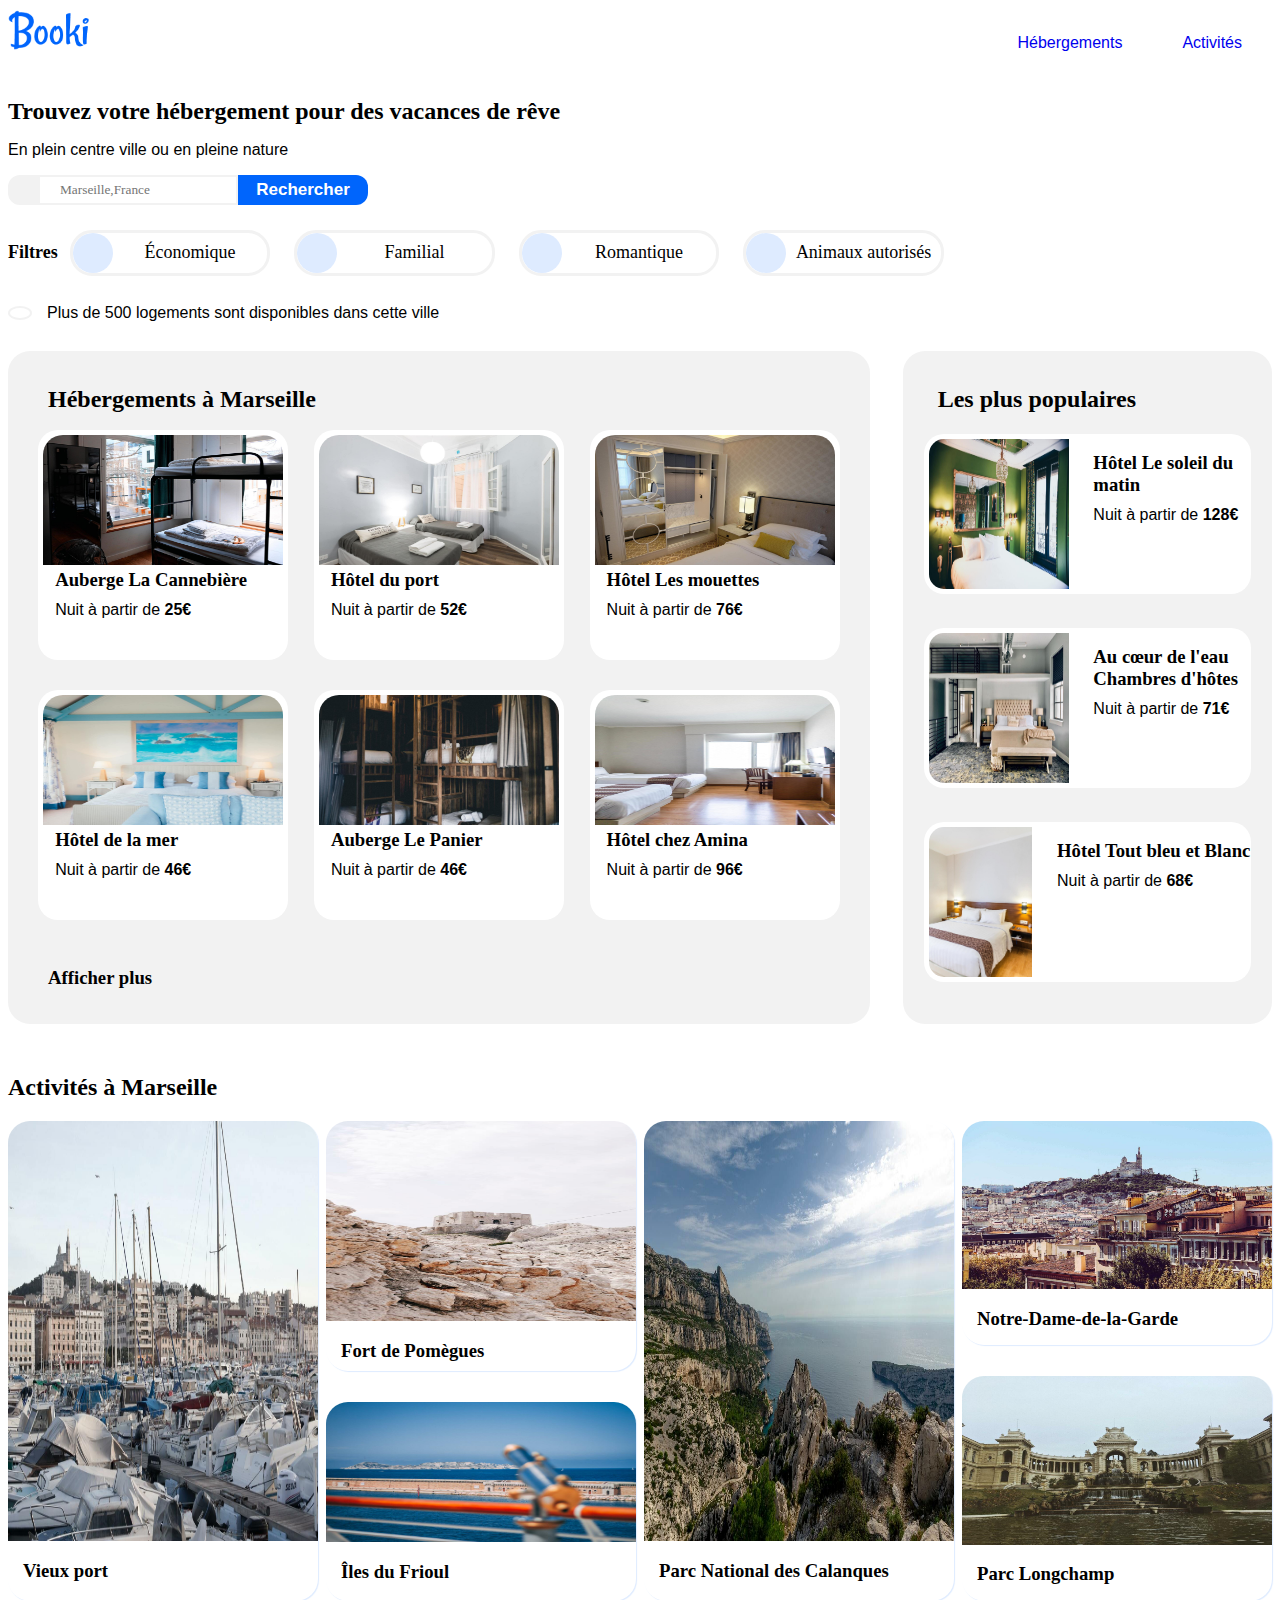
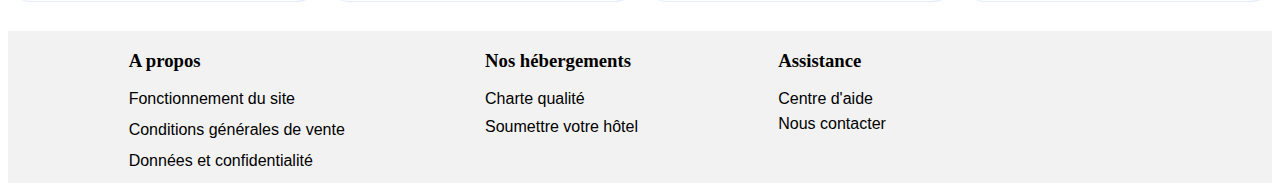
==== commit 24d87460: "quentin" ====
--- a/index.html
+++ b/index.html
@@ -4,8 +4,8 @@
 	<meta charset="utf-8">
 	<meta name="viewport" content="width=device-width, initial-scale=1">
 	<link rel="stylesheet" href="https://cdnjs.cloudflare.com/ajax/libs/font-awesome/6.0.0-beta3/css/all.min.css" integrity="sha512-Fo3rlrZj/k7ujTnHg4CGR2D7kSs0v4LLanw2qksYuRlEzO+tcaEPQogQ0KaoGN26/zrn20ImR1DfuLWnOo7aBA==" crossorigin="anonymous" referrerpolicy="no-referrer" />
-	<link rel="stylesheet" href="style.css" type="text/css"/>
-	<link rel="stylesheet" href="respawnsive.css" type="text/css"/>
+	<link rel="stylesheet" href="css/style.css" type="text/css"/>
+	<link rel="stylesheet" href="css/respawnsive.css" type="text/css"/>
 	<title>Booki</title>
 </head>
 
@@ -28,7 +28,7 @@
 					<input class="barre-search" type="search" name="search" placeholder="Marseille,France" />
 					<div>
 						<input class="search" type="submit" value="Rechercher" /> 
-						<i id="loupe" type="submit" class="fa-solid fa-magnifying-glass"></i>
+						<i id="loupe" class="fa-solid fa-magnifying-glass"></i>
 					</div>
 			</div>
 		<div id="filtre">	
--- a/css/style.css
+++ b/css/style.css
@@ -0,0 +1,512 @@
+            /* police utilisé */
+@font-face {
+    font-family:"raleway";
+    src: url(font/Raleway-Regular.ttf);
+    
+    font-weight: normal;
+    font-style: normal;
+}
+@font-face {
+    font-family:"bold";
+    src: url(font/Raleway-Bold.ttf);
+    font-weight: normal;
+    font-style: normal;
+}
+body
+{
+    font-family: "raleway", Arial, Helvetica, sans-serif;
+    margin-top: 0px;
+}
+            /* header */
+header
+{
+    max-width: 1440px;
+    margin: auto;
+}
+header > h1
+{
+    font-size: x-large;
+    font-family: "bold";
+}
+#tete-page
+{
+    display: flex;
+    align-items: flex-start;
+    justify-content: space-between;
+
+}
+#logo
+{
+    display: flex;
+    height: 60px;
+}
+nav
+{
+    display: flex;
+}
+nav > a
+{
+    text-decoration: none;
+    border-top: 4px solid white;
+    padding: 30px;
+}
+nav > a:hover
+{
+    border-top: 4px solid #0065FC;
+    padding: 30px;
+}
+#recherche
+{
+    display: flex;
+    flex-direction: row;
+    align-items: stretch;
+    justify-content: flex-start;
+    align-content: center;
+    flex-wrap: nowrap;
+}
+.maps
+{
+    display: flex;
+    border: 2px solid #F2F2F2;
+    border-radius: 12px 0px 0px 12px;
+    padding: 13px;
+    background-color: #F2F2F2;
+}
+.barre-search
+{
+    border-color: #ffffff;
+    border: 2px solid #f2f2f2;
+    width: 200px;
+    padding-left: 20px;
+    font-family:"bold";
+}
+.search
+{
+    border-radius: 0px 12px 12px 0px;
+    background-color: #0065FC;
+    color: white;  
+    height: 100%;  
+    width: 130px;
+    border: none;
+    font-size: 17px;
+    font-weight: bold;
+}
+.search:hover
+{
+    cursor: pointer;
+}
+#loupe
+{
+    display: none;
+}
+#filtre
+{
+    display: flex;
+    align-items: center;
+    margin-top: 1%;
+}
+#filtre > h2
+{
+    font-size: large;
+    font-family:"bold";
+}
+.filtres
+{
+    display: flex;
+    border: 3px solid #F2F2F2;
+    align-items: center;
+    border-radius: 22px;
+    height: 40px;
+    min-width: 16%;
+    margin: 1%;
+}
+.bouton-filtre
+{
+    display: flex;
+    width: 100%;
+    flex-wrap: wrap;
+    flex-direction: row;
+}
+.icone
+{
+    display: flex;
+    background-color: #DEEBFF;
+    border-radius: 100%;
+    min-width: 40px;
+    height: 100%;
+    align-items: center;
+    justify-content: center;
+    color: #0065FC;
+    border: none;
+}
+.blue
+{
+    color: #0065FC;
+}
+.gray
+{
+    color: rgb(217, 217, 217);
+}
+.select-filtre
+{
+    text-align: center;
+    margin: auto;
+    font-family:"bold";
+    font-size: large;
+}
+.filtres:hover
+{
+    background-color: #DEEBFF;
+}
+#info
+{
+    display: flex;
+    align-items: center;
+    margin-bottom: 1%;
+}
+.info
+{
+    display: flex;
+    border: 2px solid #F2F2F2;
+    border-radius: 50%;
+    padding-top: 5px;
+    padding-bottom: 5px;
+    padding-right: 10px;
+    padding-left: 10px;
+    margin-right: 15px;
+    color: #0065FC;
+}
+
+            /* centre page */
+#middle
+{
+    display: flex;
+    max-width: 1440px;
+    margin: auto;
+}
+#hebergement
+{
+    display: flex;
+    flex-direction: column;
+    width: 70%;
+    background-color: #F2F2F2;
+    border-radius: 22px;
+}
+#hebergement > h2
+{
+    margin-left: 40px;
+    margin-top: 35px;
+    margin-bottom: 0px;
+    font-family:"bold";
+}
+#hebergement > h3
+{
+    margin-left: 40px;
+    margin-bottom: 35px;
+    margin-top: 0px;
+    font-family:"bold";
+}
+#boxcentre
+{
+    display: flex;
+    width: 96%;
+    margin: 2%;
+    flex-direction: row;
+    flex-wrap: wrap;
+    justify-content: space-around;
+}
+.boxcentrale
+{
+    display: flex;
+    flex-direction: column;
+    flex-wrap: nowrap;
+    background-color: white;
+    padding: 5px;
+    border-radius: 20px;
+    height: 220px;
+    width: 29%;
+    margin-bottom: 30px;
+}
+.boxcentrale:hover
+{
+    box-shadow: 1px 1px 1px gray;
+}
+.boxcentrale > a
+{
+    text-decoration: none;
+    color: black;
+}
+.boxcentrale > a > img
+{
+    height: 130px;
+    width: 100%;
+    border-radius: 20px 20px 0px 0px;
+}
+.boxcentrale > a > p
+{
+    margin-top: 0px;
+    margin-bottom: 10px;
+    margin-left: 12px;
+}
+.boxcentrale > a > h3
+{
+    margin-bottom: 10px;
+    margin-left: 12px;
+    margin-top: 0px;
+    font-family:"bold";
+}
+
+
+#populaire
+{
+    display: flex;
+    width: 30%;
+    background-color: #F2F2F2;
+    border-radius: 22px;
+    margin-left: 33px;
+    flex-direction: column;
+}
+.pop
+{
+    display: flex;
+    flex-direction: row;
+    flex-wrap: nowrap;
+    justify-content: space-between;
+    align-items: center;
+    margin-left: 35px;
+    margin-right: 25px;
+    margin-bottom: 0px;
+    margin-top: 35px;
+}
+.pop > h2
+{
+    margin-top: 0px;
+    margin-bottom: 0px;
+    font-family:"bold";
+}
+#boxdroite
+{
+    display: flex;
+    flex-direction: column;
+    flex-wrap: nowrap;
+    justify-content: space-evenly;
+    align-items: stretch;
+}
+.boxleft
+{
+    display: flex;
+    background-color: white;
+    border-radius: 20px;
+    flex-direction: row;
+    margin: 21px;
+    height: 160px;
+    margin-bottom: 13px;
+}
+.boxleft:hover
+{
+    box-shadow: 1px 1px 1px gray;
+}
+.boxtext
+{
+    display: flex;
+    flex-direction: column;
+    flex-wrap: nowrap;
+    align-items: stretch;
+    width: 80%;
+    margin-left: 6%;
+    color: black;
+}
+.boxleft > a > img
+{
+    width: 140px;
+    border-radius: 20px 0px 0px 20px;
+    padding: 5px;
+}
+.boxtext > p
+{
+    margin-top: 10px;
+}
+.boxtext > h3
+{
+    margin-bottom: 0px;
+    font-family:"bold";
+}
+.boxleft > a 
+{
+    display: flex;
+    text-decoration: none;
+}
+        /* section du bas */
+#activites
+{
+    display: flex;
+    flex-direction: column;
+    justify-content: space-around;
+    background-color: white;
+    max-width: 1440px;
+    margin: auto;
+    margin-top: 30px;
+}
+#activites > h2
+{
+    font-family:"bold";
+}
+#boxdown
+{
+    display: flex;
+    flex-direction: row;
+    flex-wrap: wrap;
+    justify-content: space-between;
+    font-family:"bold";
+}
+.img1 > img
+{
+    height: 420px;
+    width: 100%;
+    border-radius: 22px 22px 0px 0px;
+}
+.img1
+{
+    display: flex;
+    flex-direction: column;
+    border-radius: 22px;
+    background-color: white;
+    height: 480px;
+    width: 310px;
+    box-shadow: 1px 1px 1px #DEEBFF;
+}
+.img1 > h3
+{
+    margin-left: 15px;
+}
+.img2 > img
+{
+    height: 80%;
+    width: 100%;
+    border-radius: 22px 22px 0px 0px;
+}
+.img2
+{
+    display: flex;
+    flex-direction: column;
+    border-radius: 22px;
+    background-color: white;
+    height: 250px;
+    margin-bottom: 10%;
+    width: 310px;
+    box-shadow: 1px 1px 1px #DEEBFF;
+}
+.img2 > h3
+{
+    margin-left: 15px;
+}
+.img3 > img
+{
+    height: 140px;
+    width: 100%;
+    border-radius: 22px 22px 0px 0px;
+}
+.img3
+{
+    display: flex;
+    flex-direction: column;
+    background-color: white;
+    border-radius: 22px;
+    height: 199px;
+    width: 310px;
+    box-shadow: 1px 1px 1px #DEEBFF;
+}
+.img3 > h3
+{
+    margin-left: 15px;
+}
+.img4 > img
+{
+    height: 420px;
+    width: 100%;
+    border-radius: 22px 22px 0px 0px;
+}
+.img4
+{
+    display: flex;
+    flex-direction: column;
+    background-color: white;
+    border-radius: 22px;
+    height: 480px;
+    width: 310px;
+    box-shadow: 1px 1px 1px #DEEBFF;
+}
+.img4 > h3
+{
+    margin-left: 15px;
+}
+.img5 > img
+{
+    height: 75%;
+    width: 100%;
+    border-radius: 22px 22px 0px 0px;
+}
+.img5
+{
+    display: flex;
+    flex-direction: column;
+    background-color: white;
+    border-radius: 22px;
+    height: 224px;
+    margin-bottom: 10%;
+    width: 310px;
+    box-shadow: 1px 1px 1px #DEEBFF;
+}
+.img5 > h3
+{
+    margin-left: 15px;
+}
+.img6 > img
+{
+    height: 75%;
+    width: 100%;
+    border-radius: 22px 22px 0px 0px;
+}
+.img6
+{
+    display: flex;
+    flex-direction: column;
+    background-color: white;
+    border-radius: 22px;
+    height: 225px;
+    width: 310px;
+    box-shadow: 1px 1px 1px #DEEBFF;
+}
+.img6 > h3
+{
+    margin-left: 15px;
+}
+            /* footer */
+#footer
+{
+    background-color: #F2F2F2;
+    margin-top: 30px;
+}
+.bloc-foot
+{
+    display: flex;
+    margin-left: 4%;
+    margin-right: 25%;
+    flex-direction: row;
+    justify-content: space-around;
+}
+.foot
+{
+    display: flex;
+    flex-direction: column;
+    flex-wrap: nowrap;
+}
+.foot > h3
+{
+    font-family:"bold";
+}
+.foot > p
+{
+    margin-top: 0px;
+    margin-bottom: 6%;
+}--- a/css/respawnsive.css
+++ b/css/respawnsive.css
@@ -0,0 +1,385 @@
+                /** Format Tablette **/
+@media screen and (max-width: 1210px) 
+{
+    header
+    {
+        margin-top: 0px;
+        margin: auto;
+    }
+    #filtre
+    {
+        align-items: flex-start;
+        flex-direction: column;
+    }
+
+    .filtres
+    {
+        min-width: 25%;
+    }
+    .boxcentrale
+    {
+        width: 45%;
+    }
+    .maps
+    {
+        padding: 15px;
+    }
+    .barre-search
+    {
+        min-width: 14%;
+    }
+    #filtre > h2
+    {
+        margin-left: 2%;
+    }
+    #middle
+   {
+        flex-direction: column-reverse;
+        margin-left: 0%;
+        margin-right: 0%;
+   }
+   #populaire
+   {
+       margin-left: 0px;
+       width: 95%;
+       margin-left: 3%;
+       margin-right: 3%;
+   }
+   #boxdroite
+   {
+       margin-bottom: 5%;
+       align-items: center;
+   }
+   #hebergement
+   {
+       width: 95%;
+       margin-top: 20px;
+       margin-left: 3%;
+       margin-right: 3%;
+   }
+   .boxleft
+   {
+       width: 90%;
+   }
+   #boxdown
+   {
+        flex-direction: column;
+        align-items: center;
+   }
+   .img1
+   {
+       width: 460px;
+       height: 214px;
+       margin-bottom: 5%;
+   }
+   .img1 > img
+   {
+        height: 145px;
+   }
+   .img2
+   {
+        width: 460px;
+        height: 214px;
+        margin-bottom: 5%;
+   }
+   .img2 > img
+   {
+       height: 145px;
+   }
+   .img3
+   {
+        width: 460px;
+        height: 214px;
+        margin-bottom: 5%;
+   }
+   .img3 > img
+   {
+        height: 145px;
+   }
+   .img4
+   {
+        width: 460px;
+        height: 214px;
+        margin-bottom: 5%;
+   }
+   .img4 > img
+   {
+        height: 145px;
+   }
+   .img5
+   {
+        width: 460px;
+        height: 214px;
+        margin-bottom: 5%;
+   }
+   .img5 > img
+   {
+        height: 145px;
+   }
+   .img6
+   {
+        width: 460px;
+        height: 214px;
+        margin-bottom: 5%;
+   }
+   .img6 > img
+   {
+    height: 145px;
+   }
+                /** Format Mobile **/
+@media screen and (max-width: 450px) 
+{
+    header
+    {
+        margin-top: 5%;
+    }
+    #tete-page
+    {
+        display: flex;
+        align-items: center;
+        flex-direction: column;
+    }
+    #logo
+    {
+        height: 60px;
+        width: 125px;
+    }
+    nav
+    {
+        display: flex;
+        flex-direction: row;
+        justify-content: center;
+        width: 100%;
+    }
+    nav > a
+    {
+        border-bottom: 2px solid #f2f2f2;
+        padding-bottom: 20px;
+        padding-left: 13%;
+        padding-right: 17%;
+        margin-right: 0px;
+        padding-top: 26px;
+    }
+    nav > a:hover
+    {
+        color: #0065FC;
+        border-bottom: 2px solid #0065FC;
+        border-top: none;
+        padding-bottom: 20px;
+        padding-left: 13%;
+        padding-right: 17%;
+        margin-right: 0px;
+    }
+    header > h1
+    {
+        font-size: 25px;
+        font-weight: bold;
+        margin-left: 3%;
+    }
+    header > p
+    {
+        margin-left: 3%;
+    }
+    #recherche
+    {
+        margin: 1%;
+        justify-content: center;
+    }
+    .maps
+    {
+        padding: 15px;
+    }
+    .search
+    {
+        border-radius: 12px 12px 12px 12px;
+        display: none;
+    }
+    #loupe
+    {
+        display: flex;
+        color: white;
+        border-radius: 12px;
+        background-color: #0065FC;
+        padding: 16px;
+        margin-left: -20px;
+    }
+    #loupe:hover
+    {
+        cursor: pointer;
+    }
+    .barre-search
+    {
+        width: 70%;
+    }
+    #filtre
+    {
+        flex-direction: row;
+        flex-wrap: wrap;
+        margin-left: 3%;
+    }
+    #filtre > h2
+    {
+        font-size: 20px;
+        margin-left: 3%;
+    }
+   .filtres
+   {
+       min-width: 45%;
+   }
+   #info
+   {
+    margin-left: 3%;
+   }
+   #middle
+   {
+    flex-direction: column-reverse;
+   }
+   #populaire
+   {
+       margin-left: 0px;
+       margin-right: 0px;
+       width: 100%;
+       border-radius: 0px;
+   }
+   .pop
+   {
+       margin-left: 6%;
+   }
+   #boxdroite
+   {
+       margin-bottom: 5%;
+   }
+   #hebergement
+   {
+       width: 100%;
+       border-radius: 0px;
+       margin-left: 0px;
+       margin-right: 0px;
+   }
+   #hebergement > h2
+   {
+       margin-left: 6%;
+   }
+   .boxcentrale
+   {
+       width: 90%;
+   }
+   #activites > h2
+   {
+       margin-left: 6%;
+   }
+   #boxdown
+   {
+        flex-direction: column;
+        align-items: center;
+   }
+   .img1
+   {
+       width: 90%;
+       margin-bottom: 5%;
+       margin-right: 0px;
+   }
+   .img1 > img
+   {
+        height: 160px;
+   }
+   .img2
+   {
+        width: 90%;
+        margin-bottom: 5%;
+        margin-left: 0px;
+   }
+   .img2 > img
+   {
+       height: 160px;
+   }
+   .img3
+   {
+        width: 90%;
+        margin-bottom: 5%;
+        margin-right: 0px;
+   }
+   .img3 > img
+   {
+        height: 160px;
+   }
+   .img4
+   {
+        width: 90%;
+        margin-bottom: 5%;
+        margin-left: 0px;
+   }
+   .img4 > img
+   {
+        height: 160px;
+   }
+   .img5
+   {
+        width: 90%;
+        margin-bottom: 5%;
+        margin-right: 0px;
+   }
+   .img5 > img
+   {
+        height: 160px;
+   }
+   .img6
+   {
+        width: 90%;
+        margin-bottom: 5%;
+        margin-left: 0px;
+   }
+   .img6 > img
+   {
+        height: 160px;
+   }
+   .double
+   {
+    width: 100%;
+    display: flex;
+    flex-direction: column;
+    align-items: center;
+   }
+
+   .bloc-foot
+   {
+       flex-direction: column;
+       margin-top: 0px;
+       margin-bottom: 10%;
+   }
+   .foot, .foot1
+   {
+       margin-top: 5%;
+       margin-left: 5%;
+       margin-bottom: 5%;
+   }
+   
+
+
+
+
+
+}
+
+
+
+
+
+
+
+
+
+
+
+
+
+
+
+
+
+
+
+}
+
+
+    
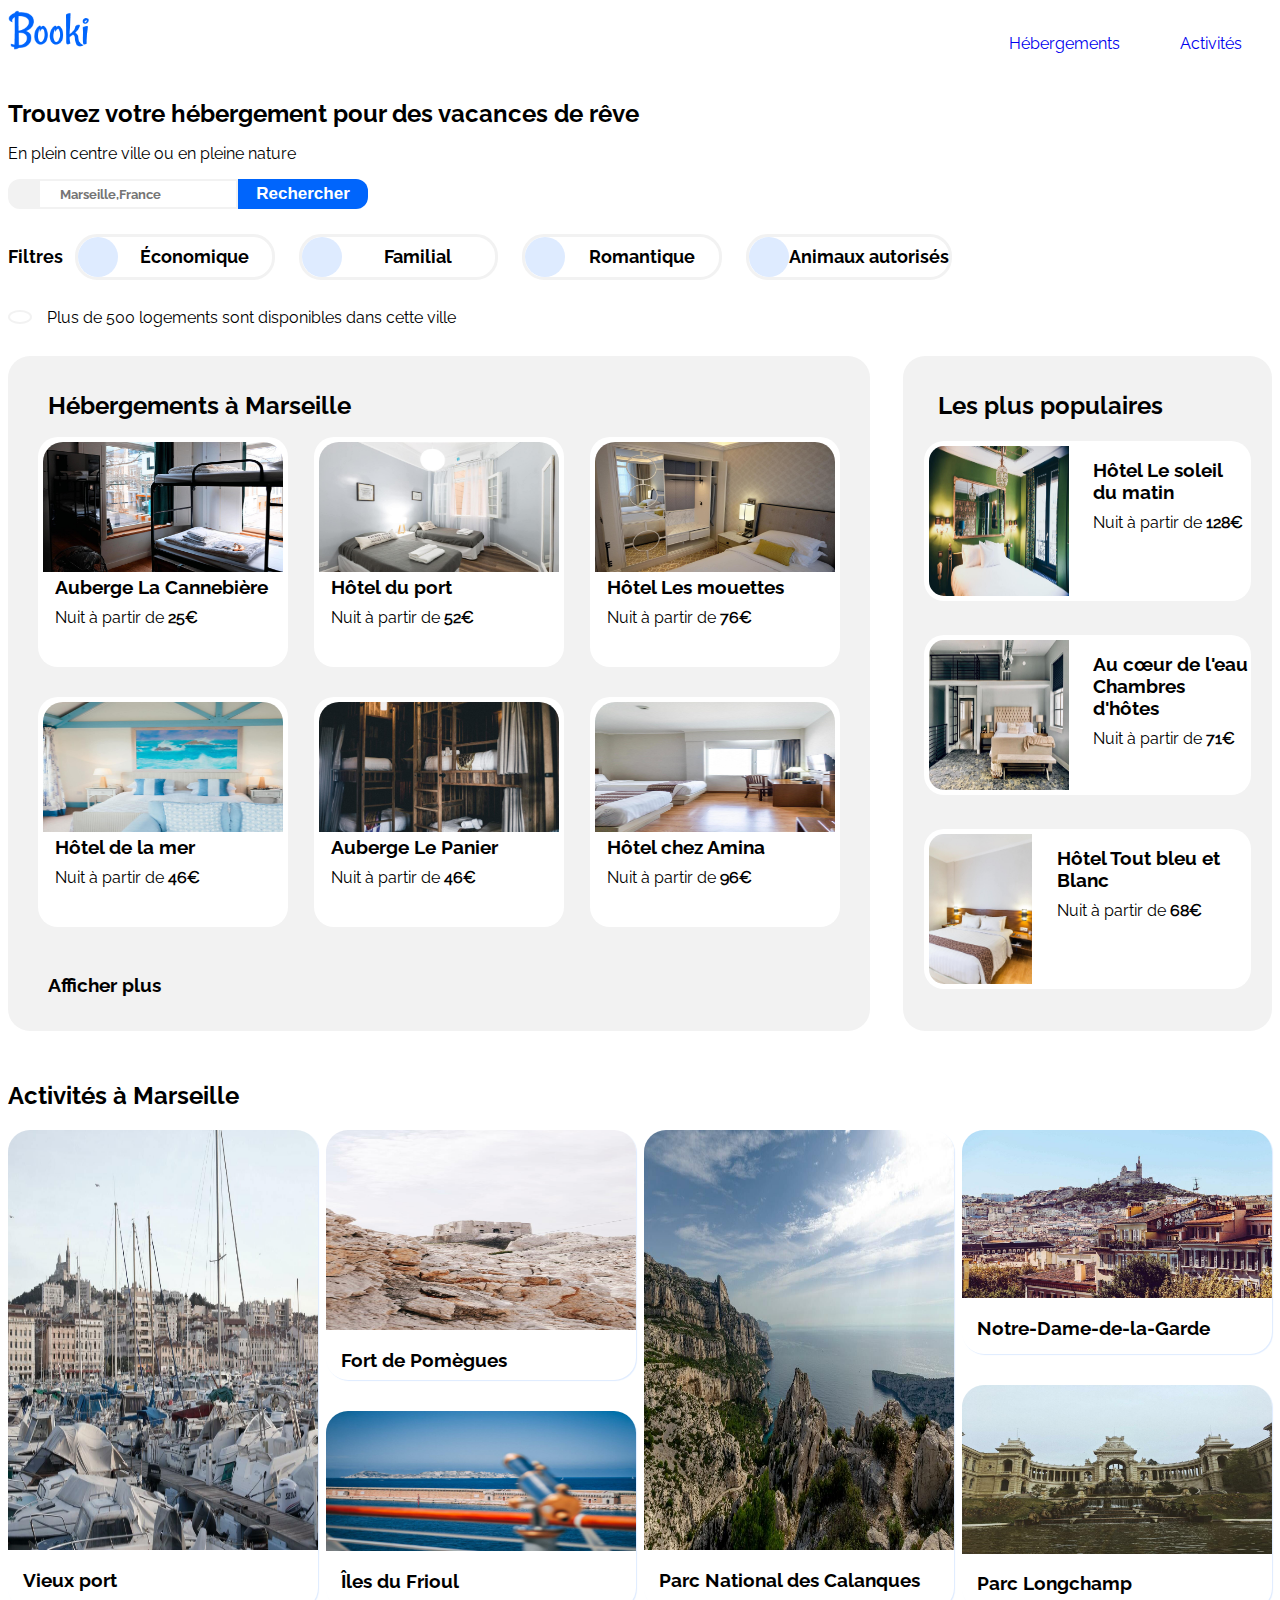
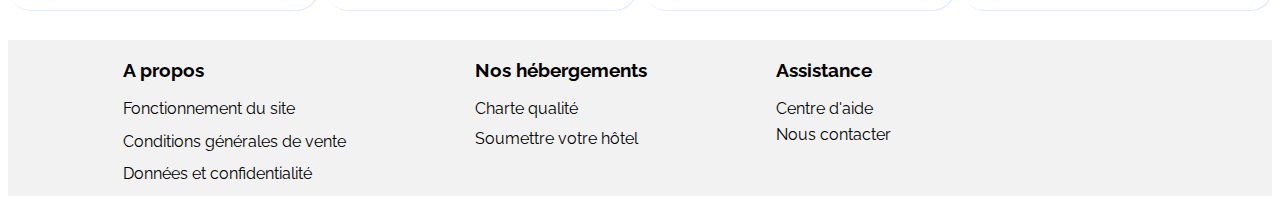
==== commit fafd7842: "quentin" ====
--- a/index.html
+++ b/index.html
@@ -28,7 +28,7 @@
 					<input class="barre-search" type="search" name="search" placeholder="Marseille,France" />
 					<div>
 						<input class="search" type="submit" value="Rechercher" /> 
-						<i id="loupe" class="fa-solid fa-magnifying-glass"></i>
+						<i id="loupe" class="fa-solid fa-magnifying-glass"></i> 
 					</div>
 			</div>
 		<div id="filtre">	
--- a/css/style.css
+++ b/css/style.css
@@ -1,14 +1,14 @@
             /* police utilisé */
 @font-face {
     font-family:"raleway";
-    src: url(font/Raleway-Regular.ttf);
+    src: url(../font/Raleway-Regular.ttf);
     
     font-weight: normal;
     font-style: normal;
 }
 @font-face {
     font-family:"bold";
-    src: url(font/Raleway-Bold.ttf);
+    src: url(../font/Raleway-Bold.ttf);
     font-weight: normal;
     font-style: normal;
 }
